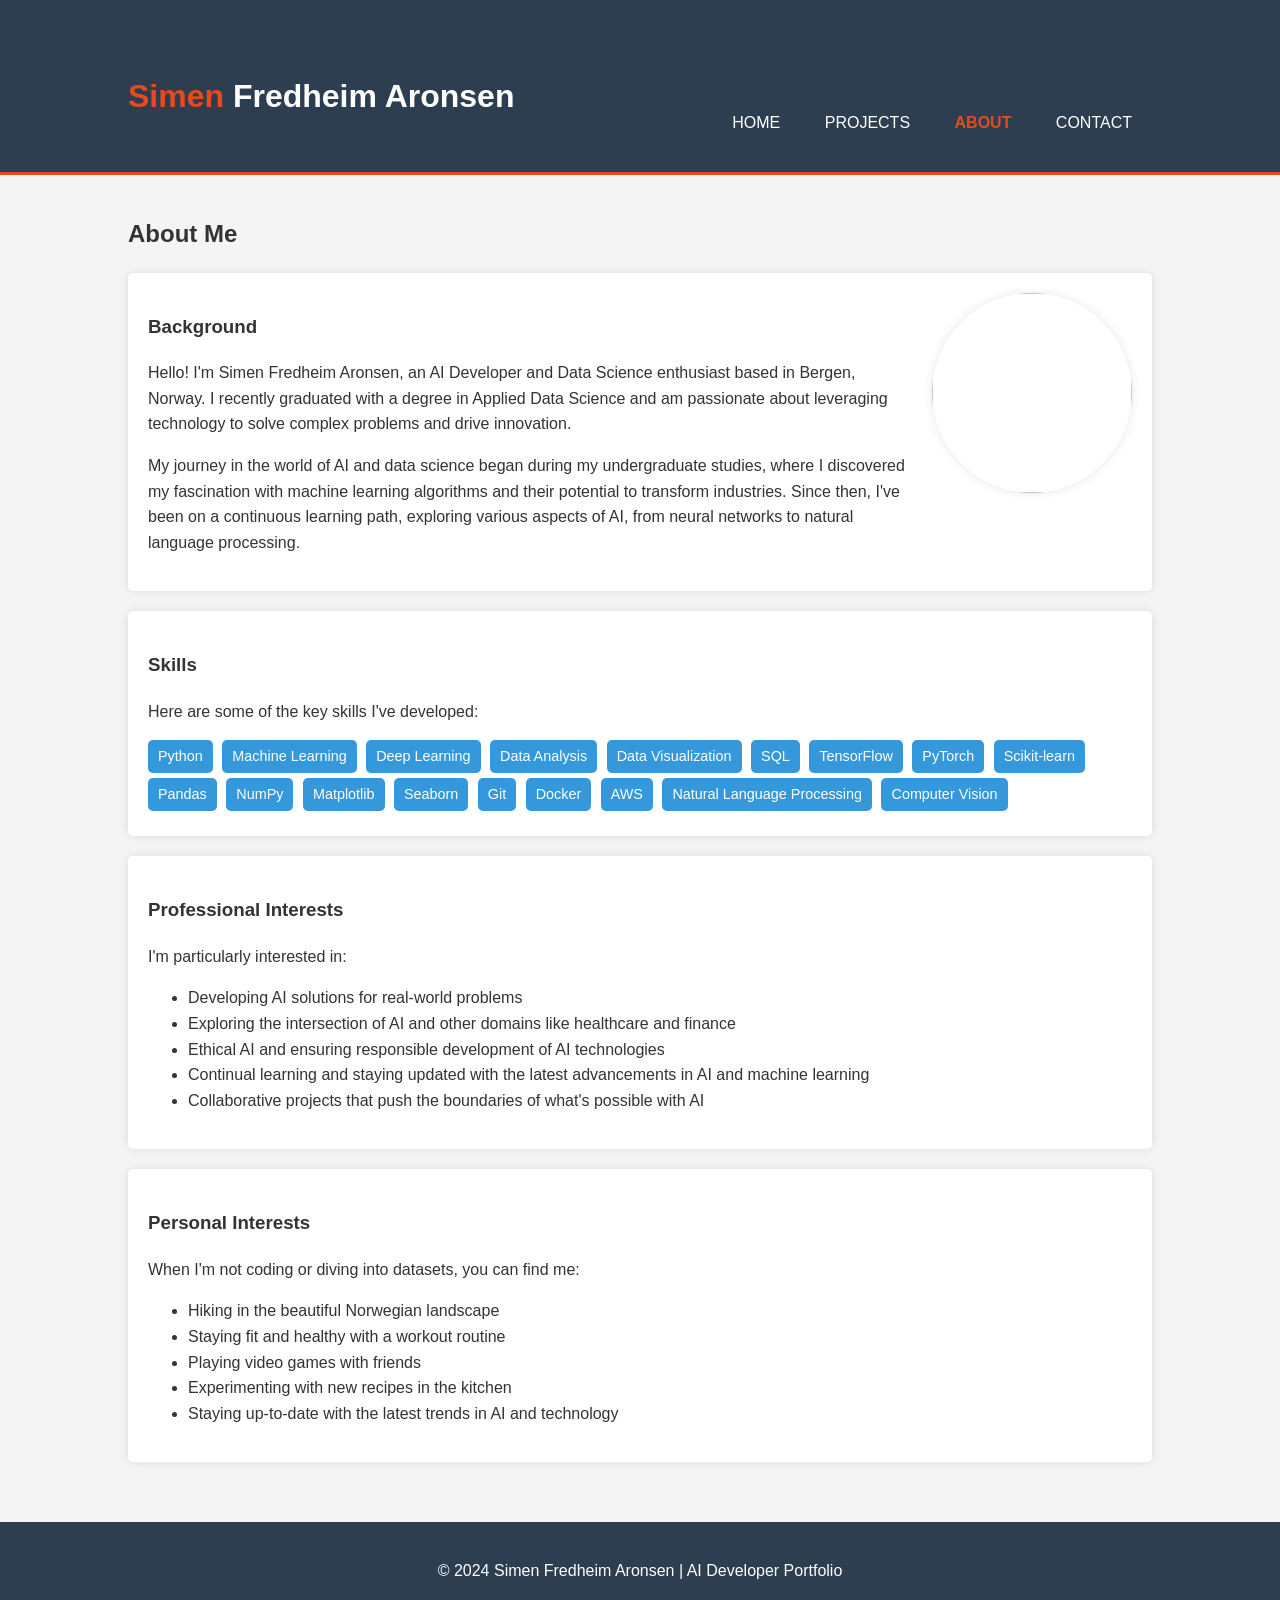
==== about.html @ 935faf32 "Add files via upload" ====
<html><head><base href="https://simenaronsen.ai/projects.html/about.html">
<title>Simen Fredheim Aronsen - About Me</title>
<style>
    body {
        font-family: 'Segoe UI', Tahoma, Geneva, Verdana, sans-serif;
        line-height: 1.6;
        color: #333;
        background-color: #f4f4f4;
        margin: 0;
        padding: 0;
    }
    .container {
        width: 80%;
        margin: auto;
        overflow: hidden;
        padding: 20px;
    }
    header {
        background: #2c3e50;
        color: white;
        padding-top: 30px;
        min-height: 70px;
        border-bottom: #e8491d 3px solid;
    }
    header a {
        color: #ffffff;
        text-decoration: none;
        text-transform: uppercase;
        font-size: 16px;
    }

    nav {
        float: right;
        margin-top: -50px;
    }
    nav ul {
        padding: 0;
        list-style: none;
    }
    nav li {
        display: inline;
        padding: 0 20px;
    }

    header .highlight, header .current a {
        color: #e8491d;
        font-weight: bold;
    }
    header a:hover {
        color: #bdc3c7;
        transition: 0.3s;
    }
    .about-section {
        background: #fff;
        padding: 20px;
        margin-bottom: 20px;
        border-radius: 5px;
        box-shadow: 0 0 10px rgba(0,0,0,0.1);
    }
    .skill {
        background: #3498db;
        color: #fff;
        padding: 5px 10px;
        border-radius: 5px;
        display: inline-block;
        margin-right: 5px;
        margin-bottom: 5px;
        font-size: 0.9em;
    }
    footer {
        padding: 20px;
        margin-top: 20px;
        color: #ffffff;
        background-color: #2c3e50;
        text-align: center;
    }
    .profile-image {
        float: right;
        margin-left: 20px;
        margin-bottom: 20px;
        border-radius: 50%;
        box-shadow: 0 0 10px rgba(0,0,0,0.1);
        object-fit: cover; /* eller contain, avhengig av ønsket effekt */
    }
</style>
</head>
<body>
    <header>
        <div class="container">
            <div id="branding">
                <h1><span class="highlight">Simen</span> Fredheim Aronsen</h1>
            </div>
            <nav>
                <ul>
                    <li><a href="index.html">Home</a></li>
                    <li><a href="projects.html">Projects</a></li>
                    <li class="current"><a href="about.html">About</a></li>
                    <li><a href="contact.html">Contact</a></li>
                </ul>
            </nav>
        </div>
    </header>

    <div class="container">
        <h2>About Me</h2>

        <div class="about-section">
            <img src="C:/Users/simen/Nettside/images/IMG_0593.jpg" alt="" width="200" height="200" class="profile-image">
            <h3>Background</h3>
            <p>Hello! I'm Simen Fredheim Aronsen, an AI Developer and Data Science enthusiast based in Bergen, Norway. I recently graduated with a degree in Applied Data Science and am passionate about leveraging technology to solve complex problems and drive innovation.</p>
            <p>My journey in the world of AI and data science began during my undergraduate studies, where I discovered my fascination with machine learning algorithms and their potential to transform industries. Since then, I've been on a continuous learning path, exploring various aspects of AI, from neural networks to natural language processing.</p>
        </div>

        <div class="about-section">
            <h3>Skills</h3>
            <p>Here are some of the key skills I've developed:</p>
            <div>
                <span class="skill">Python</span>
                <span class="skill">Machine Learning</span>
                <span class="skill">Deep Learning</span>
                <span class="skill">Data Analysis</span>
                <span class="skill">Data Visualization</span>
                <span class="skill">SQL</span>
                <span class="skill">TensorFlow</span>
                <span class="skill">PyTorch</span>
                <span class="skill">Scikit-learn</span>
                <span class="skill">Pandas</span>
                <span class="skill">NumPy</span>
                <span class="skill">Matplotlib</span>
                <span class="skill">Seaborn</span>
                <span class="skill">Git</span>
                <span class="skill">Docker</span>
                <span class="skill">AWS</span>
                <span class="skill">Natural Language Processing</span>
                <span class="skill">Computer Vision</span>
            </div>
        </div>

        <div class="about-section">
            <h3>Professional Interests</h3>
            <p>I'm particularly interested in:</p>
            <ul>
                <li>Developing AI solutions for real-world problems</li>
                <li>Exploring the intersection of AI and other domains like healthcare and finance</li>
                <li>Ethical AI and ensuring responsible development of AI technologies</li>
                <li>Continual learning and staying updated with the latest advancements in AI and machine learning</li>
                <li>Collaborative projects that push the boundaries of what's possible with AI</li>
            </ul>
        </div>

        <div class="about-section">
            <h3>Personal Interests</h3>
            <p>When I'm not coding or diving into datasets, you can find me:</p>
            <ul>
                <li>Hiking in the beautiful Norwegian landscape</li>
                <li>Staying fit and healthy with a workout routine</li>
                <li>Playing video games with friends</li>
                <li>Experimenting with new recipes in the kitchen</li>
                <li>Staying up-to-date with the latest trends in AI and technology</li>
            </ul>
        </div>
    </div>

    <footer>
        <p>&copy; 2024 Simen Fredheim Aronsen | AI Developer Portfolio</p>
    </footer>
</body>
</html>
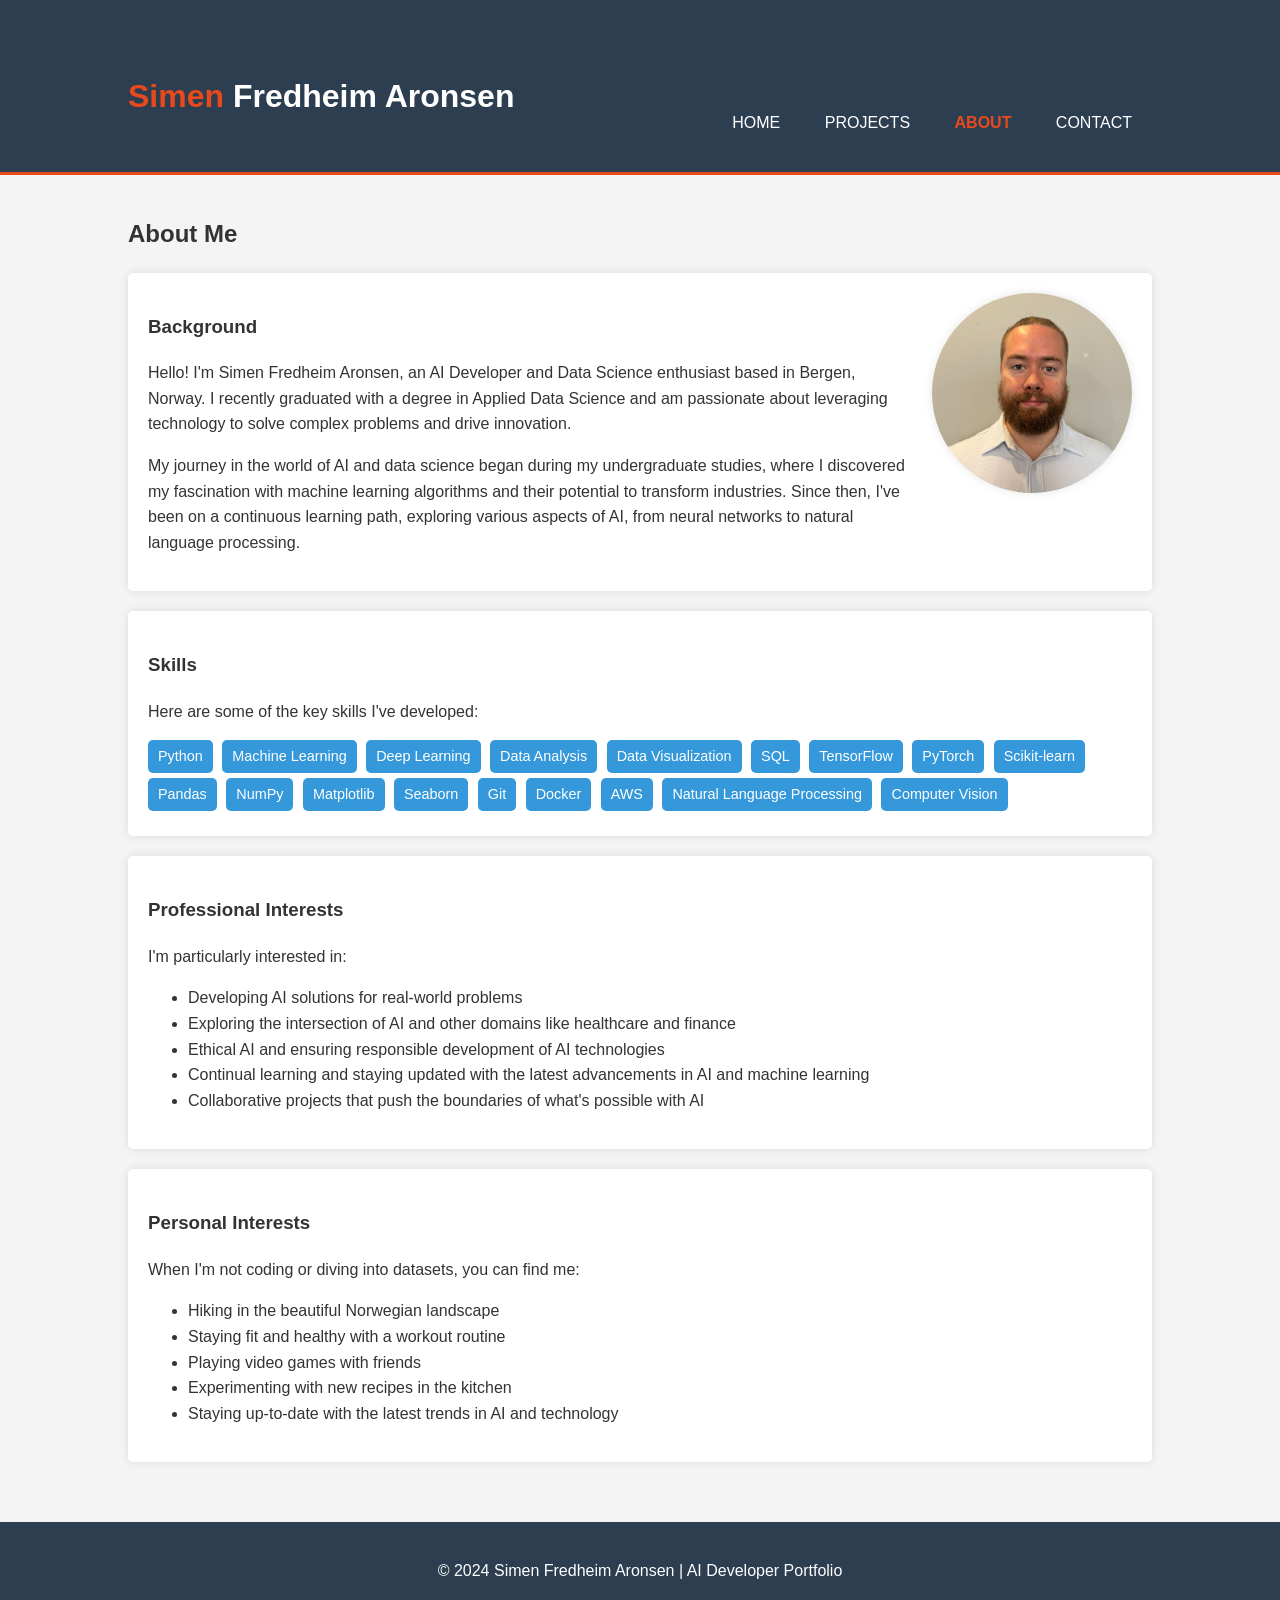
==== commit 36cee672: "fix profile" ====
--- a/about.html
+++ b/about.html
@@ -1,4 +1,4 @@
-<html><head><base href="https://simenaronsen.ai/projects.html/about.html">
+<html><head><base href="https://simena89.github.io/website/about.html">
 <title>Simen Fredheim Aronsen - About Me</title>
 <style>
     body {
@@ -105,7 +105,7 @@
         <h2>About Me</h2>
 
         <div class="about-section">
-            <img src="C:/Users/simen/Nettside/images/IMG_0593.jpg" alt="" width="200" height="200" class="profile-image">
+            <img src="images/IMG_0593.jpg" alt="" width="200" height="200" class="profile-image">
             <h3>Background</h3>
             <p>Hello! I'm Simen Fredheim Aronsen, an AI Developer and Data Science enthusiast based in Bergen, Norway. I recently graduated with a degree in Applied Data Science and am passionate about leveraging technology to solve complex problems and drive innovation.</p>
             <p>My journey in the world of AI and data science began during my undergraduate studies, where I discovered my fascination with machine learning algorithms and their potential to transform industries. Since then, I've been on a continuous learning path, exploring various aspects of AI, from neural networks to natural language processing.</p>
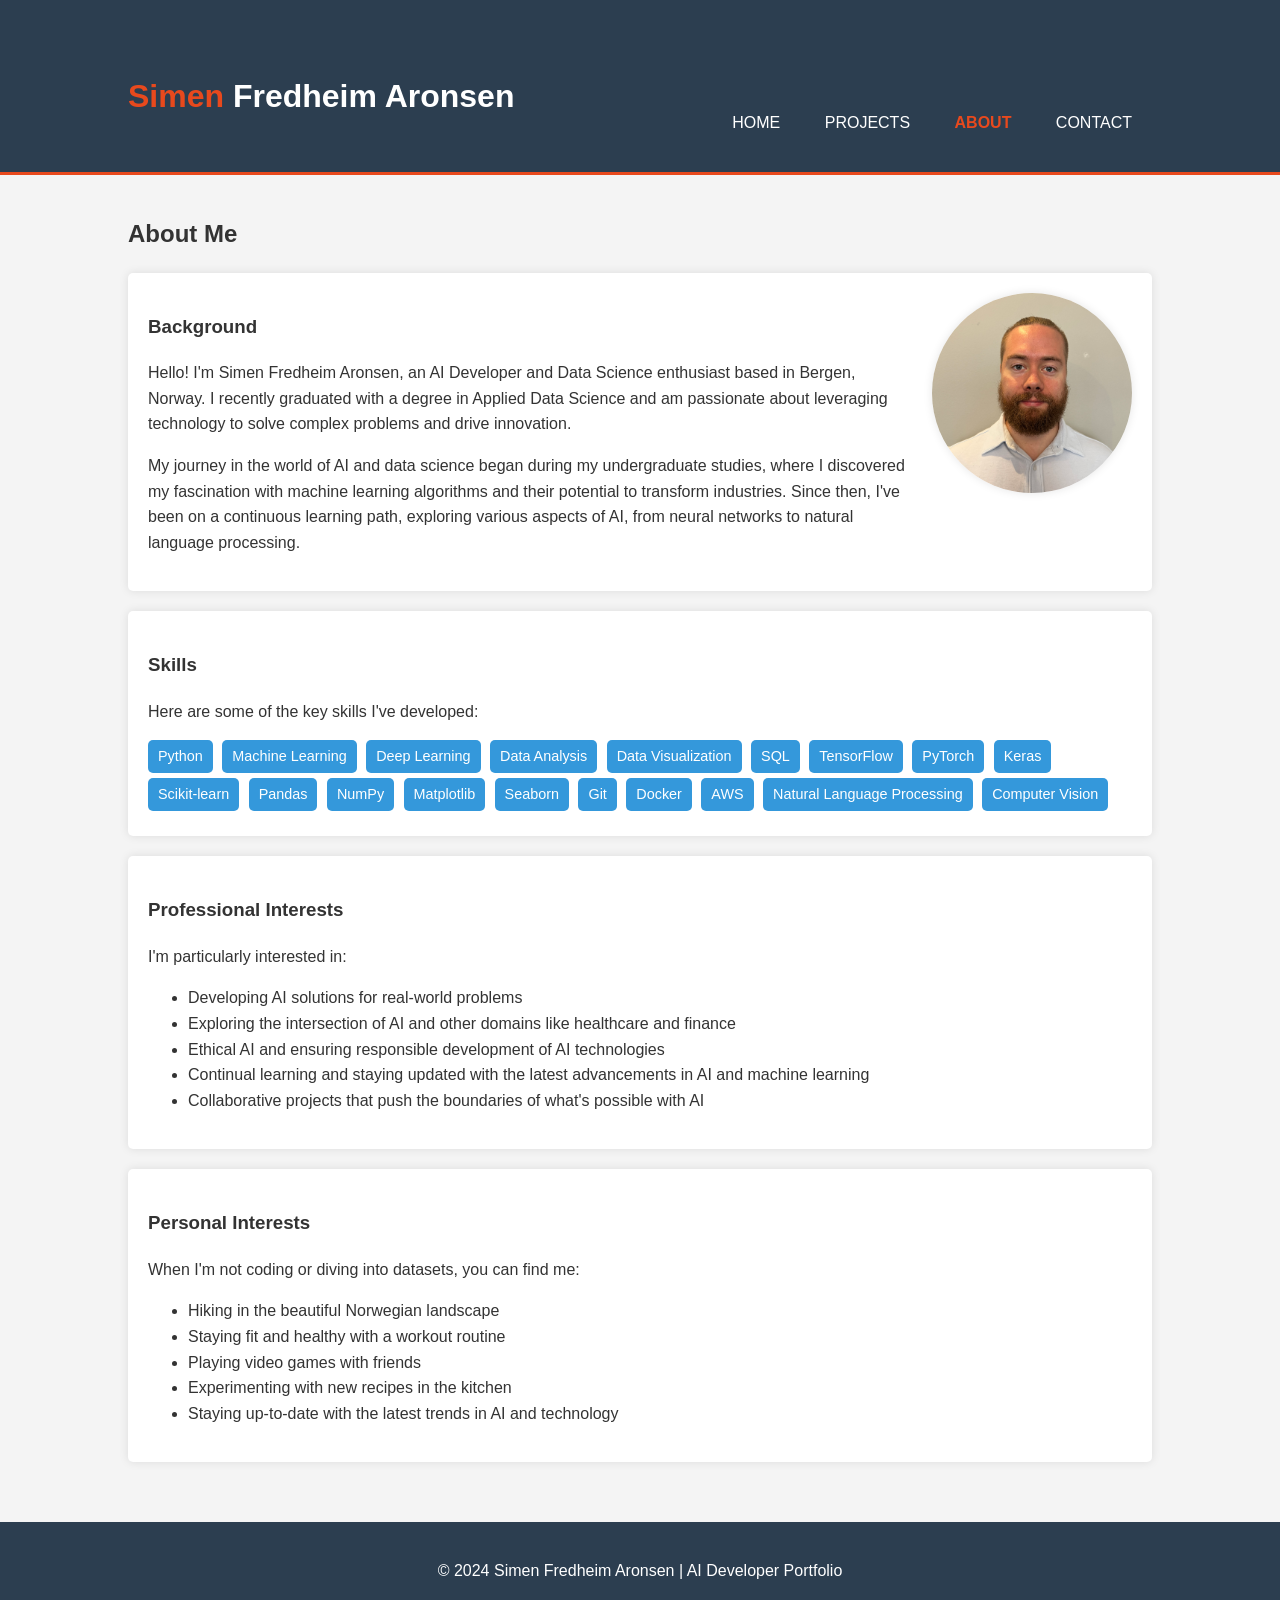
==== commit f440aa59: "add skill" ====
--- a/about.html
+++ b/about.html
@@ -92,8 +92,8 @@
             </div>
             <nav>
                 <ul>
-                    <li><a href="index.html">Home</a></li>
-                    <li><a href="projects.html">Projects</a></li>
+                    <li><a href="https://simena89.github.io/website/index.html">Home</a></li>
+                    <li><a href="https://simena89.github.io/website/projects.html">Projects</a></li>
                     <li class="current"><a href="about.html">About</a></li>
                     <li><a href="contact.html">Contact</a></li>
                 </ul>
@@ -123,6 +123,7 @@
                 <span class="skill">SQL</span>
                 <span class="skill">TensorFlow</span>
                 <span class="skill">PyTorch</span>
+                <span class="skill">Keras</span>
                 <span class="skill">Scikit-learn</span>
                 <span class="skill">Pandas</span>
                 <span class="skill">NumPy</span>
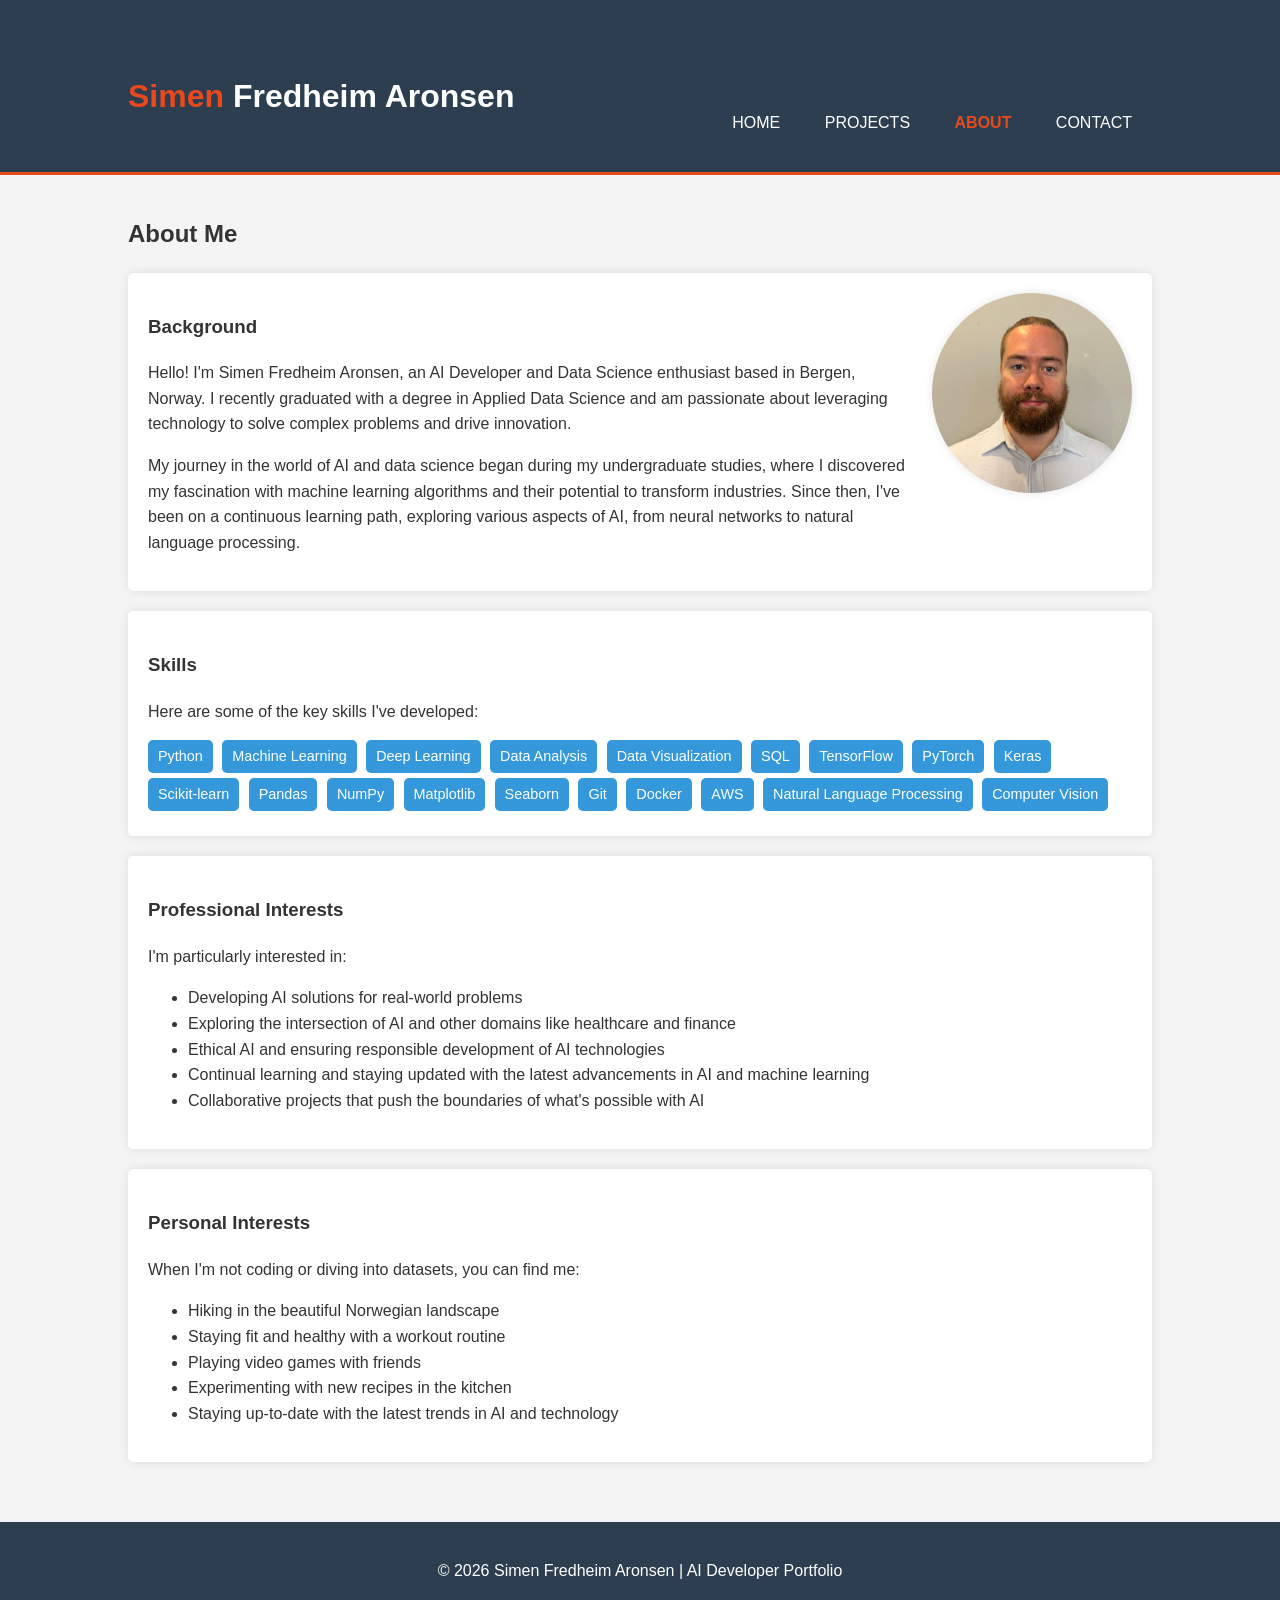
==== commit 9505513e: "Update about.html" ====
--- a/about.html
+++ b/about.html
@@ -163,7 +163,7 @@
     </div>
 
     <footer>
-        <p>&copy; 2024 Simen Fredheim Aronsen | AI Developer Portfolio</p>
+        <p>&copy; 2026 Simen Fredheim Aronsen | AI Developer Portfolio</p>
     </footer>
 </body>
-</html>+</html>
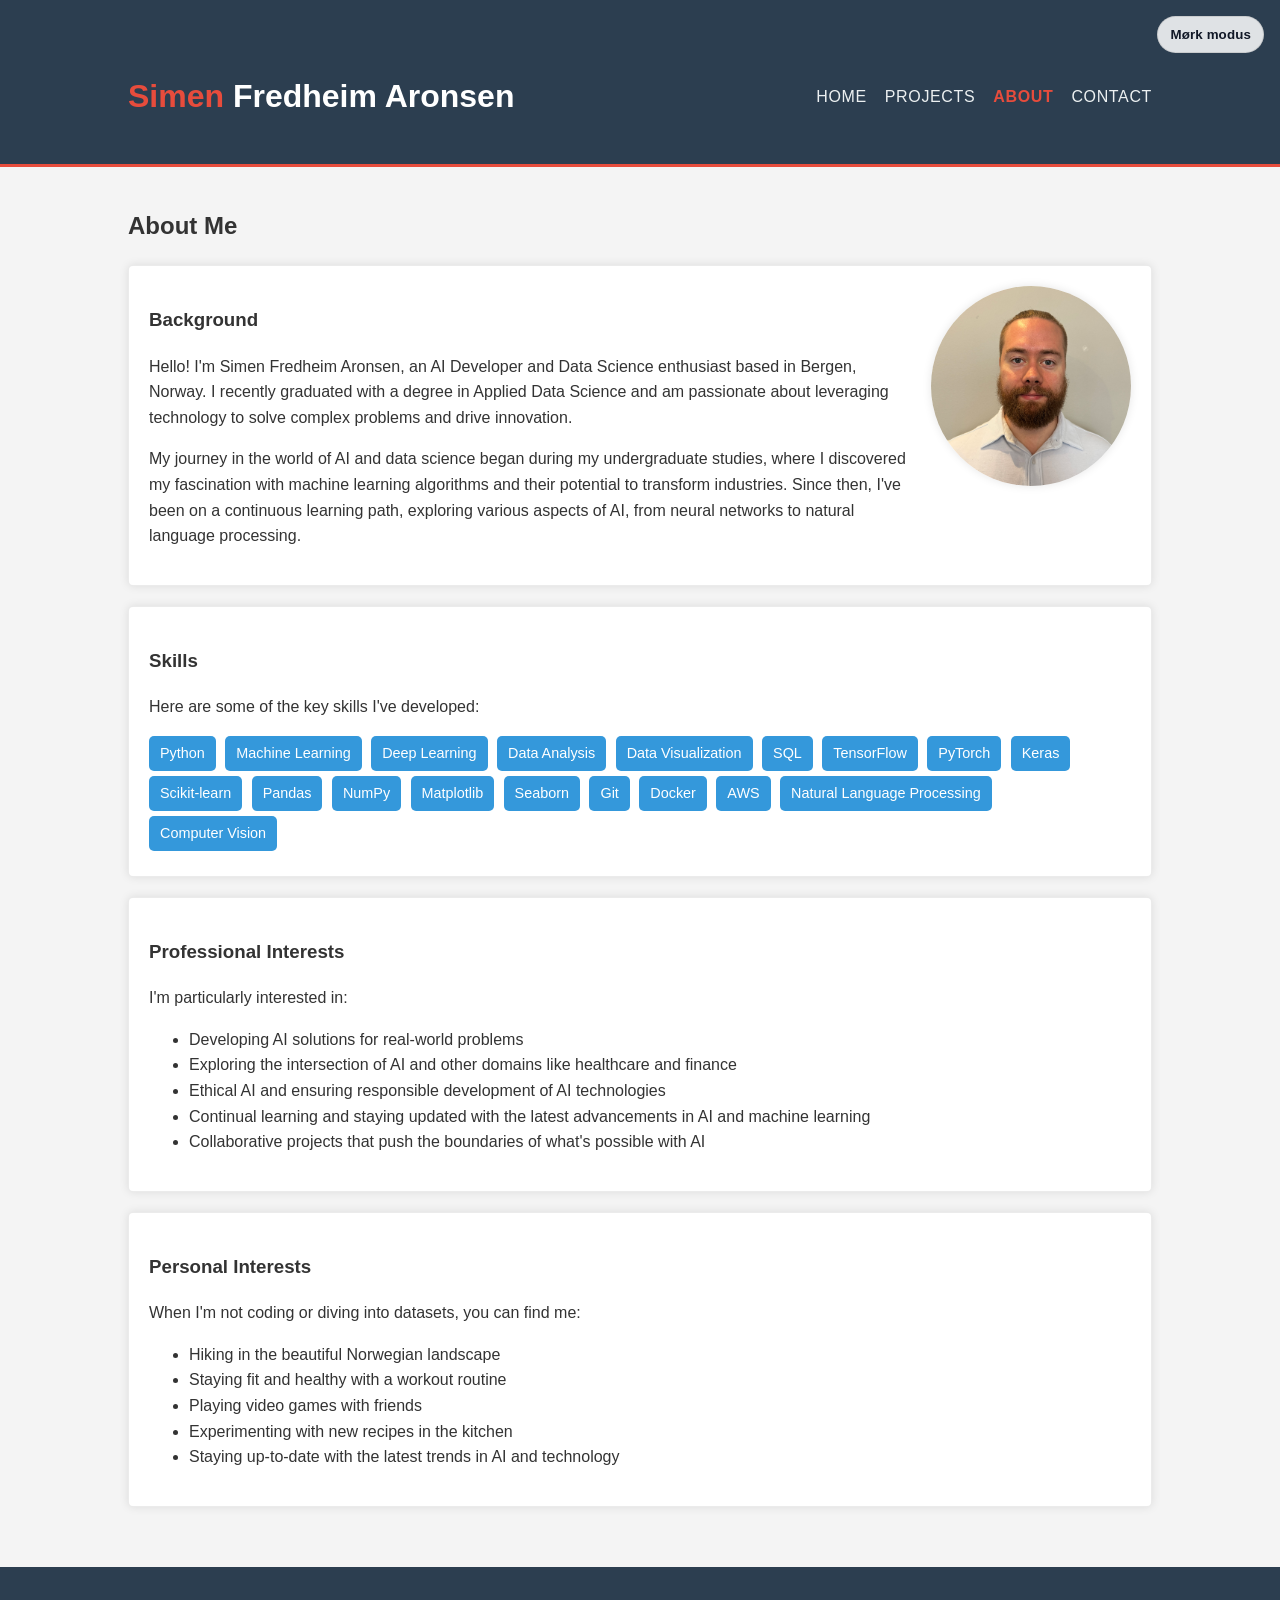
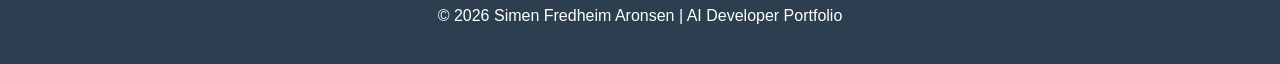
==== commit 6355be4a: "Oppdatering av nettside med nytt design, dark/light mode, og dokumentasjon i CHANGELOG" ====
--- a/about.html
+++ b/about.html
@@ -1,11 +1,11 @@
-<html><head><base href="https://simena89.github.io/website/about.html">
+<html><head><meta charset="utf-8"><meta name="viewport" content="width=device-width, initial-scale=1"><base href="."><link rel="stylesheet" href="styles.css">
 <title>Simen Fredheim Aronsen - About Me</title>
 <style>
     body {
         font-family: 'Segoe UI', Tahoma, Geneva, Verdana, sans-serif;
         line-height: 1.6;
-        color: #333;
-        background-color: #f4f4f4;
+        color: var(--text);
+        background: var(--bg);
         margin: 0;
         padding: 0;
     }
@@ -16,62 +16,76 @@
         padding: 20px;
     }
     header {
-        background: #2c3e50;
-        color: white;
+        background: var(--header-bg);
+        color: var(--header-text);
         padding-top: 30px;
         min-height: 70px;
-        border-bottom: #e8491d 3px solid;
+        border-bottom: var(--accent) 3px solid;
+    }
+    header .container {
+        display: flex;
+        justify-content: space-between;
+        align-items: center;
+        flex-wrap: wrap;
+        gap: 16px;
     }
     header a {
-        color: #ffffff;
+        color: var(--header-link);
         text-decoration: none;
         text-transform: uppercase;
         font-size: 16px;
+        letter-spacing: 0.04em;
     }
 
     nav {
-        float: right;
-        margin-top: -50px;
+        float: none;
+        margin-top: 0;
     }
     nav ul {
         padding: 0;
+        margin: 0;
         list-style: none;
+        display: flex;
+        flex-wrap: wrap;
+        gap: 18px;
     }
     nav li {
-        display: inline;
-        padding: 0 20px;
+        display: block;
+        padding: 0;
     }
 
     header .highlight, header .current a {
-        color: #e8491d;
+        color: var(--accent);
         font-weight: bold;
     }
     header a:hover {
-        color: #bdc3c7;
+        color: var(--accent-hover);
         transition: 0.3s;
     }
     .about-section {
-        background: #fff;
+        background: var(--about-bg);
         padding: 20px;
         margin-bottom: 20px;
-        border-radius: 5px;
-        box-shadow: 0 0 10px rgba(0,0,0,0.1);
+        border-radius: var(--about-radius);
+        box-shadow: var(--about-shadow);
+        border: 1px solid var(--about-border);
     }
     .skill {
-        background: #3498db;
-        color: #fff;
+        background: var(--about-skill-bg);
+        color: var(--about-skill-text);
         padding: 5px 10px;
         border-radius: 5px;
         display: inline-block;
         margin-right: 5px;
         margin-bottom: 5px;
         font-size: 0.9em;
+        border: 1px solid var(--about-skill-border);
     }
     footer {
         padding: 20px;
         margin-top: 20px;
-        color: #ffffff;
-        background-color: #2c3e50;
+        color: var(--header-text);
+        background-color: var(--footer-bg);
         text-align: center;
     }
     .profile-image {
@@ -82,9 +96,11 @@
         box-shadow: 0 0 10px rgba(0,0,0,0.1);
         object-fit: cover; /* eller contain, avhengig av ønsket effekt */
     }
+
 </style>
 </head>
 <body>
+    <button id="themeToggle" type="button">Lys modus</button>
     <header>
         <div class="container">
             <div id="branding">
@@ -92,8 +108,8 @@
             </div>
             <nav>
                 <ul>
-                    <li><a href="https://simena89.github.io/website/index.html">Home</a></li>
-                    <li><a href="https://simena89.github.io/website/projects.html">Projects</a></li>
+                    <li><a href="index.html">Home</a></li>
+                    <li><a href="projects.html">Projects</a></li>
                     <li class="current"><a href="about.html">About</a></li>
                     <li><a href="contact.html">Contact</a></li>
                 </ul>
@@ -165,5 +181,36 @@
     <footer>
         <p>&copy; 2026 Simen Fredheim Aronsen | AI Developer Portfolio</p>
     </footer>
+
+    <script>
+        // Theme toggle (dark/light) + lagrer valg i localStorage
+        (function () {
+            const STORAGE_KEY = 'theme';
+            const body = document.body;
+            const saved = localStorage.getItem(STORAGE_KEY);
+            const prefersDark = window.matchMedia && window.matchMedia('(prefers-color-scheme: dark)').matches;
+            const initialTheme = saved || (prefersDark ? 'dark' : 'light');
+
+            body.setAttribute('data-theme', initialTheme);
+
+            const btn = document.getElementById('themeToggle');
+            if (!btn) return;
+
+            const syncButton = () => {
+                const t = body.getAttribute('data-theme') || 'light';
+                btn.textContent = (t === 'dark') ? 'Lys modus' : 'Mørk modus';
+                btn.setAttribute('aria-label', (t === 'dark') ? 'Bytt til lys modus' : 'Bytt til mørk modus');
+            };
+
+            syncButton();
+            btn.addEventListener('click', () => {
+                const current = body.getAttribute('data-theme') === 'dark' ? 'dark' : 'light';
+                const next = current === 'dark' ? 'light' : 'dark';
+                body.setAttribute('data-theme', next);
+                localStorage.setItem(STORAGE_KEY, next);
+                syncButton();
+            });
+        })();
+    </script>
 </body>
 </html>
--- a/styles.css
+++ b/styles.css
@@ -0,0 +1,126 @@
+:root{
+  --bg: #f4f4f4;
+  --text: #333;
+
+  --header-bg: #2c3e50;
+  --header-text: #ffffff;
+  --header-link: #ecf0f1;
+
+  --accent: #e74c3c;
+  --accent-hover: #c0392b;
+
+  --hero-bg: linear-gradient(180deg, rgba(244,244,244,0.35), rgba(244,244,244,0.95)), url('https://source.unsplash.com/random/1600x900/?technology,ai') no-repeat center center/cover;
+
+  --skills-bg: #3498db;
+  --skills-border: rgba(0,0,0,0.08);
+  --skill-bg: rgba(52,152,219,0.18);
+  --skill-border: rgba(52,152,219,0.35);
+  --card-text: #fff;
+
+  --footer-bg: #2c3e50;
+  --focus-outline: rgba(231,76,60,0.9);
+
+  --toggle-bg: rgba(255,255,255,0.85);
+  --toggle-border: rgba(0,0,0,0.10);
+  --toggle-text: #111827;
+
+  --about-bg: #ffffff;
+  --about-radius: 5px;
+  --about-shadow: 0 0 10px rgba(0,0,0,0.1);
+  --about-border: rgba(0,0,0,0.08);
+
+  --about-skill-bg: #3498db;
+  --about-skill-border: transparent;
+  --about-skill-text: #ffffff;
+
+  --project-bg: #ffffff;
+  --project-shadow: 0 2px 5px rgba(0,0,0,0.1);
+  --project-border: rgba(0,0,0,0.08);
+
+  --tag-bg: #3498db;
+  --tag-border: transparent;
+  --tag-text: #ffffff;
+
+  --panel-bg: #f9f9f9;
+  --panel-border: rgba(0,0,0,0.08);
+  --input-bg: #ffffff;
+  --input-border: #ddd;
+  --input-text: #333;
+}
+
+body[data-theme="dark"]{
+  --bg: radial-gradient(1200px 600px at 20% 0%, rgba(255,107,61,0.25), transparent 55%), #0b1220;
+  --text: #e5e7eb;
+
+  --header-bg: #0f172a;
+  --header-text: #ffffff;
+  --header-link: #e5e7eb;
+
+  --accent: #ff6b3d;
+  --accent-hover: #e24d2d;
+
+  --hero-bg: linear-gradient(180deg, rgba(11,18,32,0.35), rgba(11,18,32,0.95)), url('https://source.unsplash.com/random/1600x900/?technology,ai') no-repeat center center/cover;
+
+  --skills-bg: linear-gradient(135deg, rgba(15,42,77,1), rgba(11,18,32,1));
+  --skills-border: rgba(255,255,255,0.08);
+  --skill-bg: rgba(255,255,255,0.06);
+  --skill-border: rgba(255,255,255,0.10);
+  --card-text: #fff;
+
+  --footer-bg: #0f172a;
+  --focus-outline: rgba(255,107,61,0.9);
+
+  --toggle-bg: rgba(15,23,42,0.75);
+  --toggle-border: rgba(255,255,255,0.16);
+  --toggle-text: #e5e7eb;
+
+  --about-bg: rgba(17,24,39,0.92);
+  --about-radius: 14px;
+  --about-shadow: 0 10px 30px rgba(0,0,0,0.25);
+  --about-border: rgba(255,255,255,0.08);
+
+  --about-skill-bg: rgba(255,107,61,0.18);
+  --about-skill-border: rgba(255,107,61,0.25);
+  --about-skill-text: #ffffff;
+
+  --project-bg: rgba(17,24,39,0.92);
+  --project-shadow: 0 10px 30px rgba(0,0,0,0.25);
+  --project-border: rgba(255,255,255,0.08);
+
+  --tag-bg: rgba(255,107,61,0.18);
+  --tag-border: rgba(255,107,61,0.25);
+  --tag-text: #ffffff;
+
+  --panel-bg: rgba(17,24,39,0.92);
+  --panel-border: rgba(255,255,255,0.08);
+  --input-bg: #0b1220;
+  --input-border: rgba(255,255,255,0.14);
+  --input-text: #e5e7eb;
+}
+
+:focus-visible{
+  outline: 2px solid var(--focus-outline);
+  outline-offset: 3px;
+}
+
+#themeToggle{
+  position: fixed;
+  top: 16px;
+  right: 16px;
+  z-index: 9999;
+  padding: 10px 12px;
+  border-radius: 999px;
+  background: var(--toggle-bg);
+  border: 1px solid var(--toggle-border);
+  color: var(--toggle-text);
+  cursor: pointer;
+  backdrop-filter: blur(10px);
+  font-family: inherit;
+  font-weight: 600;
+  letter-spacing: 0.01em;
+}
+
+#themeToggle:active{
+  transform: translateY(1px);
+}
+
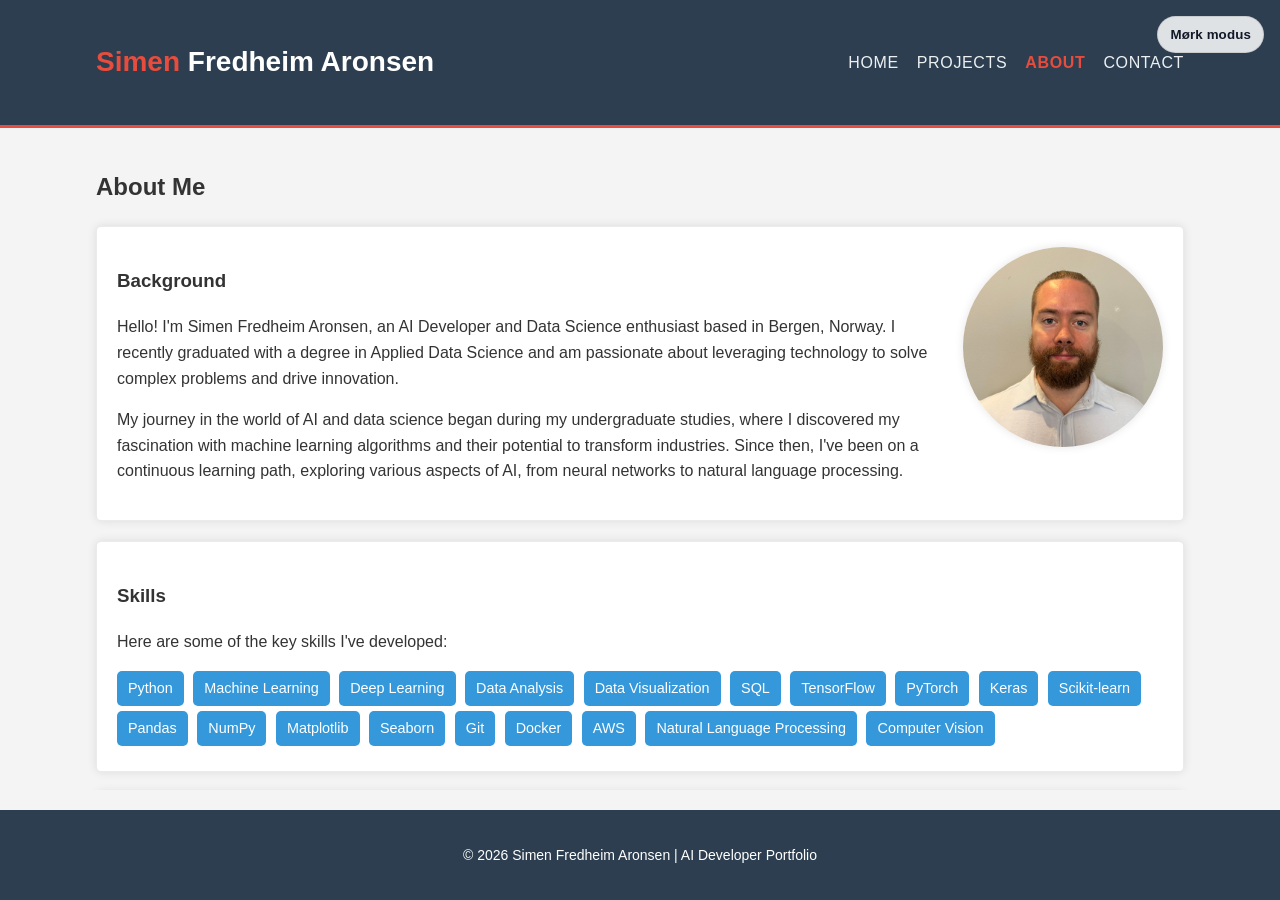
==== commit 66c41145: "refactor: consolidate CSS into stylesheet and remove inline styles from HTML files" ====
--- a/about.html
+++ b/about.html
@@ -1,103 +1,5 @@
-<html><head><meta charset="utf-8"><meta name="viewport" content="width=device-width, initial-scale=1"><base href="."><link rel="stylesheet" href="styles.css">
+﻿<html><head><meta charset="utf-8"><meta name="viewport" content="width=device-width, initial-scale=1"><base href="."><link rel="stylesheet" href="styles.css">
 <title>Simen Fredheim Aronsen - About Me</title>
-<style>
-    body {
-        font-family: 'Segoe UI', Tahoma, Geneva, Verdana, sans-serif;
-        line-height: 1.6;
-        color: var(--text);
-        background: var(--bg);
-        margin: 0;
-        padding: 0;
-    }
-    .container {
-        width: 80%;
-        margin: auto;
-        overflow: hidden;
-        padding: 20px;
-    }
-    header {
-        background: var(--header-bg);
-        color: var(--header-text);
-        padding-top: 30px;
-        min-height: 70px;
-        border-bottom: var(--accent) 3px solid;
-    }
-    header .container {
-        display: flex;
-        justify-content: space-between;
-        align-items: center;
-        flex-wrap: wrap;
-        gap: 16px;
-    }
-    header a {
-        color: var(--header-link);
-        text-decoration: none;
-        text-transform: uppercase;
-        font-size: 16px;
-        letter-spacing: 0.04em;
-    }
-
-    nav {
-        float: none;
-        margin-top: 0;
-    }
-    nav ul {
-        padding: 0;
-        margin: 0;
-        list-style: none;
-        display: flex;
-        flex-wrap: wrap;
-        gap: 18px;
-    }
-    nav li {
-        display: block;
-        padding: 0;
-    }
-
-    header .highlight, header .current a {
-        color: var(--accent);
-        font-weight: bold;
-    }
-    header a:hover {
-        color: var(--accent-hover);
-        transition: 0.3s;
-    }
-    .about-section {
-        background: var(--about-bg);
-        padding: 20px;
-        margin-bottom: 20px;
-        border-radius: var(--about-radius);
-        box-shadow: var(--about-shadow);
-        border: 1px solid var(--about-border);
-    }
-    .skill {
-        background: var(--about-skill-bg);
-        color: var(--about-skill-text);
-        padding: 5px 10px;
-        border-radius: 5px;
-        display: inline-block;
-        margin-right: 5px;
-        margin-bottom: 5px;
-        font-size: 0.9em;
-        border: 1px solid var(--about-skill-border);
-    }
-    footer {
-        padding: 20px;
-        margin-top: 20px;
-        color: var(--header-text);
-        background-color: var(--footer-bg);
-        text-align: center;
-    }
-    .profile-image {
-        float: right;
-        margin-left: 20px;
-        margin-bottom: 20px;
-        border-radius: 50%;
-        box-shadow: 0 0 10px rgba(0,0,0,0.1);
-        object-fit: cover; /* eller contain, avhengig av ønsket effekt */
-    }
-
-</style>
 </head>
 <body>
     <button id="themeToggle" type="button">Lys modus</button>
--- a/styles.css
+++ b/styles.css
@@ -124,3 +124,329 @@
   transform: translateY(1px);
 }
 
+/* --- BASE STYLES --- */
+body {
+    font-family: 'Roboto', 'Segoe UI', Arial, sans-serif;
+    line-height: 1.6;
+    color: var(--text);
+    background: var(--bg);
+    margin: 0;
+    padding: 0;
+    min-height: 100vh;
+    display: flex;
+    flex-direction: column;
+}
+
+.container {
+    width: 85%;
+    max-width: 1200px;
+    margin: auto;
+    padding: 20px;
+    flex: 1;
+    overflow: hidden;
+}
+
+/* --- HEADER & NAVIGATION --- */
+header {
+    background: var(--header-bg);
+    color: var(--header-text);
+    padding: 20px 0;
+    border-bottom: var(--accent) 3px solid;
+    min-height: 70px;
+}
+header .container {
+    display: flex;
+    justify-content: space-between;
+    align-items: center;
+    flex-wrap: wrap;
+    gap: 16px;
+}
+#branding h1 {
+    margin: 0;
+    font-size: 28px;
+}
+header .highlight, header .current a {
+    color: var(--accent);
+    font-weight: bold;
+}
+header a {
+    color: var(--header-link);
+    text-decoration: none;
+    text-transform: uppercase;
+    font-size: 16px;
+    letter-spacing: 0.04em;
+}
+header a:hover {
+    color: var(--accent-hover);
+    transition: 0.3s;
+}
+
+nav {
+    float: none;
+    margin-top: 0;
+}
+nav ul {
+    padding: 0;
+    margin: 0;
+    list-style: none;
+    display: flex;
+    flex-wrap: wrap;
+    gap: 18px;
+}
+nav li {
+    display: block;
+    margin: 0;
+}
+
+/* --- FOOTER --- */
+footer {
+    padding: 20px;
+    margin-top: 20px;
+    color: var(--header-text);
+    background-color: var(--footer-bg);
+    text-align: center;
+    font-size: 14px;
+}
+
+/* --- COMMON AT FORMS/BUTTONS --- */
+.button {
+    display: inline-block;
+    color: var(--card-text);
+    background: var(--accent);
+    padding: 10px 20px;
+    border: none;
+    cursor: pointer;
+    text-decoration: none;
+    font-size: 18px;
+    transition: 0.3s;
+    border-radius: 10px;
+}
+.button:hover {
+    background: var(--accent-hover);
+}
+
+/* --- INDEX.HTML SPECIFIC --- */
+#showcase {
+    min-height: 430px;
+    position: relative;
+    background: var(--hero-bg);
+    text-align: center;
+    color: var(--text);
+    display: flex;
+    align-items: center;
+    justify-content: center;
+}
+#showcase .showcase-content {
+    padding: 90px 0 70px;
+}
+#showcase h1 {
+    font-size: 55px;
+    margin-bottom: 10px;
+}
+#showcase p {
+    font-size: 20px;
+}
+#skills {
+    padding: 20px;
+    background: var(--skills-bg);
+    color: var(--card-text);
+    border-top: 1px solid var(--skills-border);
+}
+#skills h2 {
+    text-align: center;
+}
+.skill-container {
+    display: flex;
+    justify-content: space-around;
+    flex-wrap: wrap;
+    gap: 14px;
+}
+#skills .skill {
+    text-align: center;
+    padding: 20px;
+    background: var(--skill-bg);
+    border: 1px solid var(--skill-border);
+    border-radius: 14px;
+    will-change: opacity, transform;
+}
+
+/* --- ABOUT.HTML SPECIFIC --- */
+.about-section {
+    background: var(--about-bg);
+    padding: 20px;
+    margin-bottom: 20px;
+    border-radius: var(--about-radius);
+    box-shadow: var(--about-shadow);
+    border: 1px solid var(--about-border);
+}
+.about-section .skill {
+    background: var(--about-skill-bg);
+    color: var(--about-skill-text);
+    padding: 5px 10px;
+    border-radius: 5px;
+    display: inline-block;
+    margin-right: 5px;
+    margin-bottom: 5px;
+    font-size: 0.9em;
+    border: 1px solid var(--about-skill-border);
+}
+.about-section .profile-image {
+    float: right;
+    margin-left: 20px;
+    margin-bottom: 20px;
+    border-radius: 50%;
+    box-shadow: 0 0 10px rgba(0,0,0,0.1);
+    object-fit: cover;
+}
+
+/* --- PROJECTS.HTML SPECIFIC --- */
+.projects-grid{
+    display: grid;
+    grid-template-columns: repeat(auto-fit, minmax(420px, 1fr));
+    gap: 18px;
+    align-items: stretch;
+    margin-top: 14px;
+}
+.project {
+    background: var(--project-bg);
+    border-radius: 14px;
+    padding: 20px;
+    margin-bottom: 0;
+    box-shadow: var(--project-shadow);
+    border: 1px solid var(--project-border);
+    transition: transform 0.3s ease;
+    display: flex;
+    flex-wrap: wrap;
+    gap: 16px;
+    align-items: flex-start;
+}
+.project:hover {
+    transform: translateY(-5px);
+}
+.project h3 {
+    margin: 0;
+    color: var(--text);
+    width: 100%;
+    font-size: 18px;
+    line-height: 1.35;
+}
+.project h3 a {
+    color: inherit;
+    text-decoration: none;
+}
+.project h3 a:hover {
+    color: var(--accent);
+    text-decoration: underline;
+    text-underline-offset: 3px;
+}
+.project-tags {
+    display: flex;
+    flex-wrap: wrap;
+    margin-top: 10px;
+}
+.tag {
+    background: var(--tag-bg);
+    color: var(--tag-text);
+    padding: 5px 10px;
+    border-radius: 20px;
+    font-size: 12px;
+    margin-right: 5px;
+    margin-bottom: 5px;
+    border: 1px solid var(--tag-border);
+}
+.project .profile-image {
+    width: 100px;
+    height: 100px;
+    border-radius: 50%;
+    object-fit: cover;
+    margin-right: 20px;
+    margin-bottom: 10px;
+    flex: 0 0 auto;
+}
+
+/* --- CONTACT.HTML SPECIFIC --- */
+#contact {
+    background: transparent;
+    padding: 40px 0;
+}
+.contact-form {
+    background: var(--panel-bg);
+    padding: 20px;
+    border-radius: 14px;
+    border: 1px solid var(--panel-border);
+    box-shadow: 0 10px 30px rgba(0,0,0,0.25);
+}
+.contact-form h3 {
+    color: var(--accent);
+}
+.contact-form label {
+    display: block;
+    margin: 10px 0 5px;
+}
+.contact-form input[type="text"],
+.contact-form input[type="email"],
+.contact-form textarea {
+    width: 100%;
+    padding: 10px;
+    border: 1px solid var(--input-border);
+    border-radius: 4px;
+    background: var(--input-bg);
+    color: var(--input-text);
+    box-sizing: border-box;
+}
+.contact-form textarea {
+    height: 150px;
+    resize: vertical;
+}
+.contact-form button {
+    display: inline-block;
+    background: var(--accent);
+    color: #ffffff;
+    padding: 10px 20px;
+    border: none;
+    border-radius: 10px;
+    cursor: pointer;
+    margin-top: 10px;
+}
+.contact-form button:hover {
+    background: var(--accent-hover);
+}
+.contact-info {
+    margin-top: 30px;
+}
+.contact-info h3 {
+    color: var(--text);
+}
+
+/* --- MEDIA QUERIES --- */
+@media (max-width: 768px) {
+    #showcase h1 { font-size: 38px; }
+    #showcase p { font-size: 16px; }
+    .container { width: 95%; }
+    
+    header .container {
+        flex-direction: column;
+        text-align: center;
+    }
+    nav {
+        margin-top: 10px;
+    }
+    nav ul { 
+        justify-content: center; 
+    }
+    nav li {
+        margin: 5px 10px;
+    }
+}
+
+@media (max-width: 600px) {
+    .project {
+        flex-direction: column;
+    }
+    .project .profile-image {
+        margin-right: 0;
+        margin-bottom: 12px;
+        width: 92px;
+        height: 92px;
+    }
+}
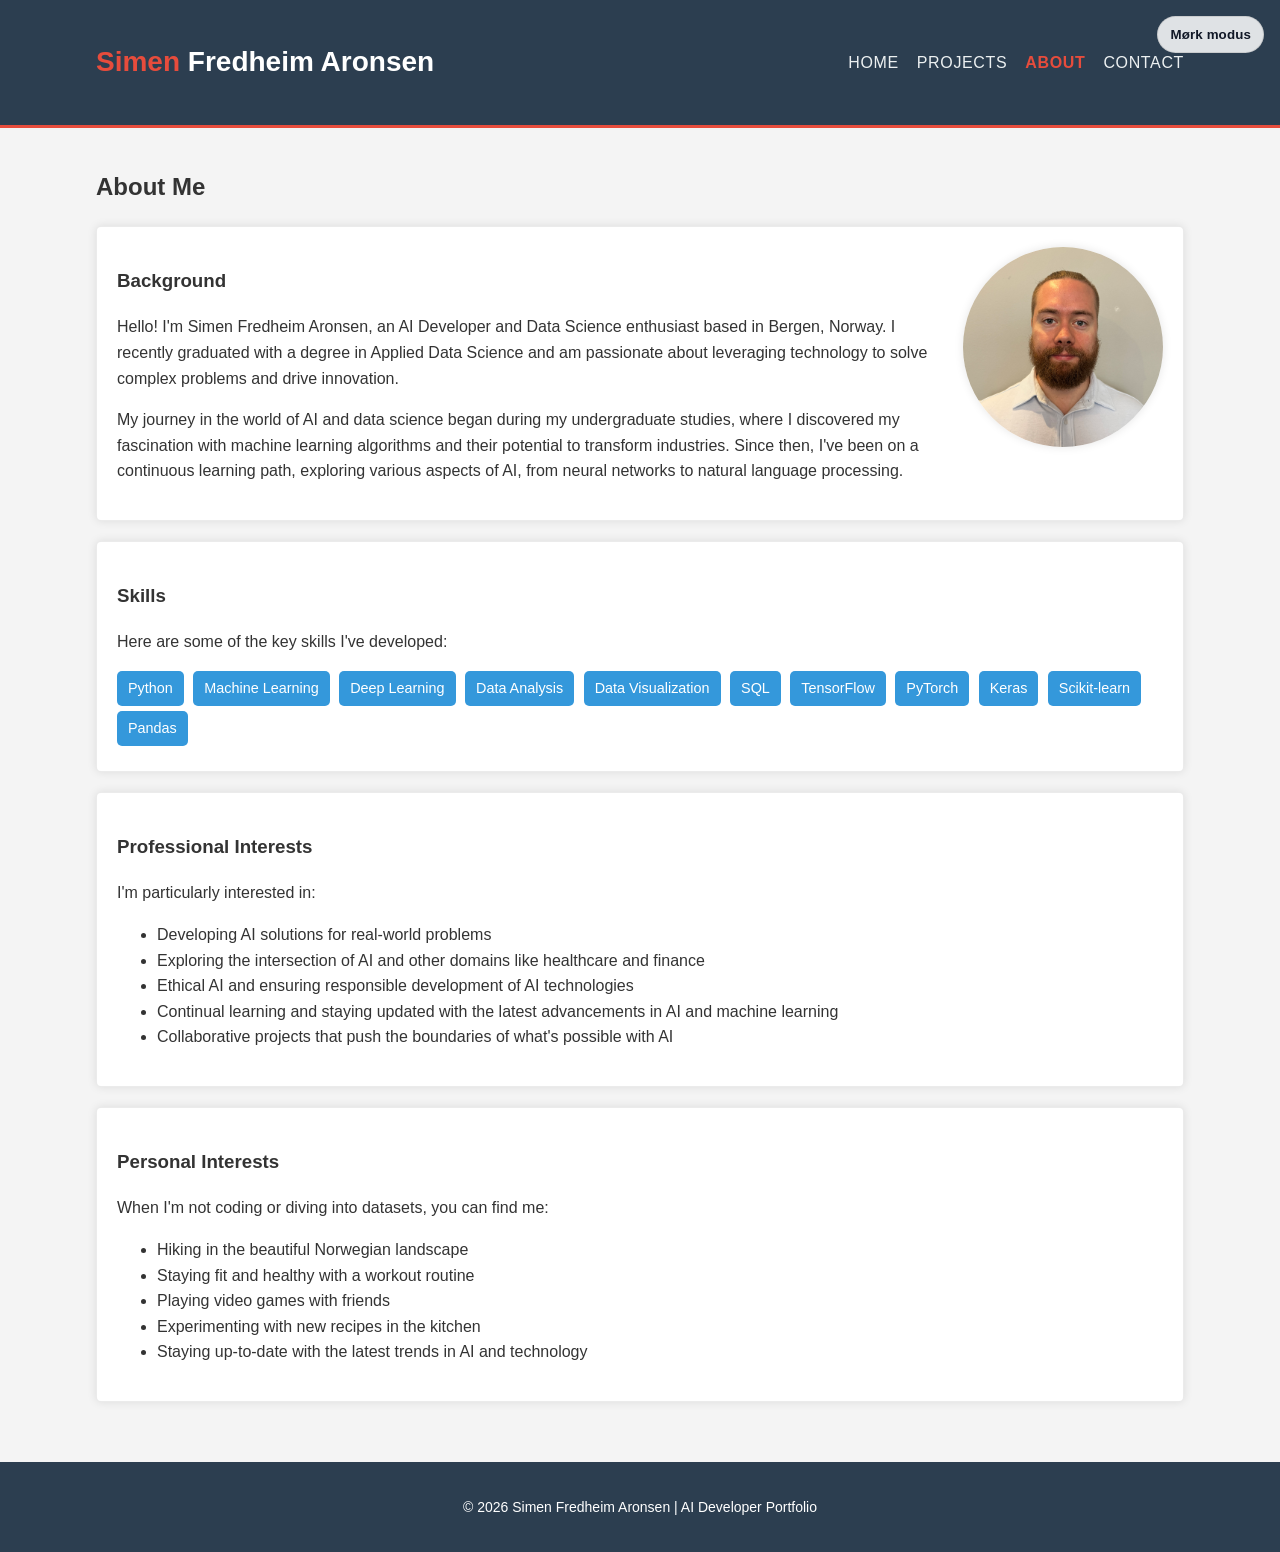
==== commit 90c83786: "Refactor: Implement modern Web Dev Best Practices (JS separation, SEO, Web Components)" ====
--- a/about.html
+++ b/about.html
@@ -1,29 +1,22 @@
-﻿<html><head><meta charset="utf-8"><meta name="viewport" content="width=device-width, initial-scale=1"><base href="."><link rel="stylesheet" href="styles.css">
+<html lang="en"><head><meta charset="utf-8"><meta name="viewport" content="width=device-width, initial-scale=1"><base href="."><link rel="stylesheet" href="styles.css">
+<script defer src="script.js"></script>
 <title>Simen Fredheim Aronsen - About Me</title>
+<meta name="description" content="Learn more about Simen Fredheim Aronsen, his background in Applied Data Science, and his skills in Machine Learning and Deep Learning.">
+<meta property="og:title" content="Simen Fredheim Aronsen - About Me">
+<meta property="og:description" content="Learn more about Simen Fredheim Aronsen, his background in Applied Data Science, and his skills in Machine Learning and Deep Learning.">
+<meta property="og:type" content="website">
+<meta property="og:image" content="images/IMG_0593.jpg">
+<meta name="twitter:card" content="summary">
 </head>
 <body>
     <button id="themeToggle" type="button">Lys modus</button>
-    <header>
-        <div class="container">
-            <div id="branding">
-                <h1><span class="highlight">Simen</span> Fredheim Aronsen</h1>
-            </div>
-            <nav>
-                <ul>
-                    <li><a href="index.html">Home</a></li>
-                    <li><a href="projects.html">Projects</a></li>
-                    <li class="current"><a href="about.html">About</a></li>
-                    <li><a href="contact.html">Contact</a></li>
-                </ul>
-            </nav>
-        </div>
-    </header>
+    <site-header current-page="about"></site-header>
 
-    <div class="container">
+    <main class="container">
         <h2>About Me</h2>
 
         <div class="about-section">
-            <img src="images/IMG_0593.jpg" alt="" width="200" height="200" class="profile-image">
+            <img src="images/IMG_0593.jpg" alt="Profile picture of Simen Fredheim Aronsen" width="200" height="200" class="profile-image" loading="lazy">
             <h3>Background</h3>
             <p>Hello! I'm Simen Fredheim Aronsen, an AI Developer and Data Science enthusiast based in Bergen, Norway. I recently graduated with a degree in Applied Data Science and am passionate about leveraging technology to solve complex problems and drive innovation.</p>
             <p>My journey in the world of AI and data science began during my undergraduate studies, where I discovered my fascination with machine learning algorithms and their potential to transform industries. Since then, I've been on a continuous learning path, exploring various aspects of AI, from neural networks to natural language processing.</p>
@@ -78,41 +71,8 @@
                 <li>Staying up-to-date with the latest trends in AI and technology</li>
             </ul>
         </div>
-    </div>
+    </main>
 
-    <footer>
-        <p>&copy; 2026 Simen Fredheim Aronsen | AI Developer Portfolio</p>
-    </footer>
-
-    <script>
-        // Theme toggle (dark/light) + lagrer valg i localStorage
-        (function () {
-            const STORAGE_KEY = 'theme';
-            const body = document.body;
-            const saved = localStorage.getItem(STORAGE_KEY);
-            const prefersDark = window.matchMedia && window.matchMedia('(prefers-color-scheme: dark)').matches;
-            const initialTheme = saved || (prefersDark ? 'dark' : 'light');
-
-            body.setAttribute('data-theme', initialTheme);
-
-            const btn = document.getElementById('themeToggle');
-            if (!btn) return;
-
-            const syncButton = () => {
-                const t = body.getAttribute('data-theme') || 'light';
-                btn.textContent = (t === 'dark') ? 'Lys modus' : 'Mørk modus';
-                btn.setAttribute('aria-label', (t === 'dark') ? 'Bytt til lys modus' : 'Bytt til mørk modus');
-            };
-
-            syncButton();
-            btn.addEventListener('click', () => {
-                const current = body.getAttribute('data-theme') === 'dark' ? 'dark' : 'light';
-                const next = current === 'dark' ? 'light' : 'dark';
-                body.setAttribute('data-theme', next);
-                localStorage.setItem(STORAGE_KEY, next);
-                syncButton();
-            });
-        })();
-    </script>
+    <site-footer></site-footer>
 </body>
 </html>
--- a/styles.css
+++ b/styles.css
@@ -143,7 +143,6 @@
     margin: auto;
     padding: 20px;
     flex: 1;
-    overflow: hidden;
 }
 
 /* --- HEADER & NAVIGATION --- */
